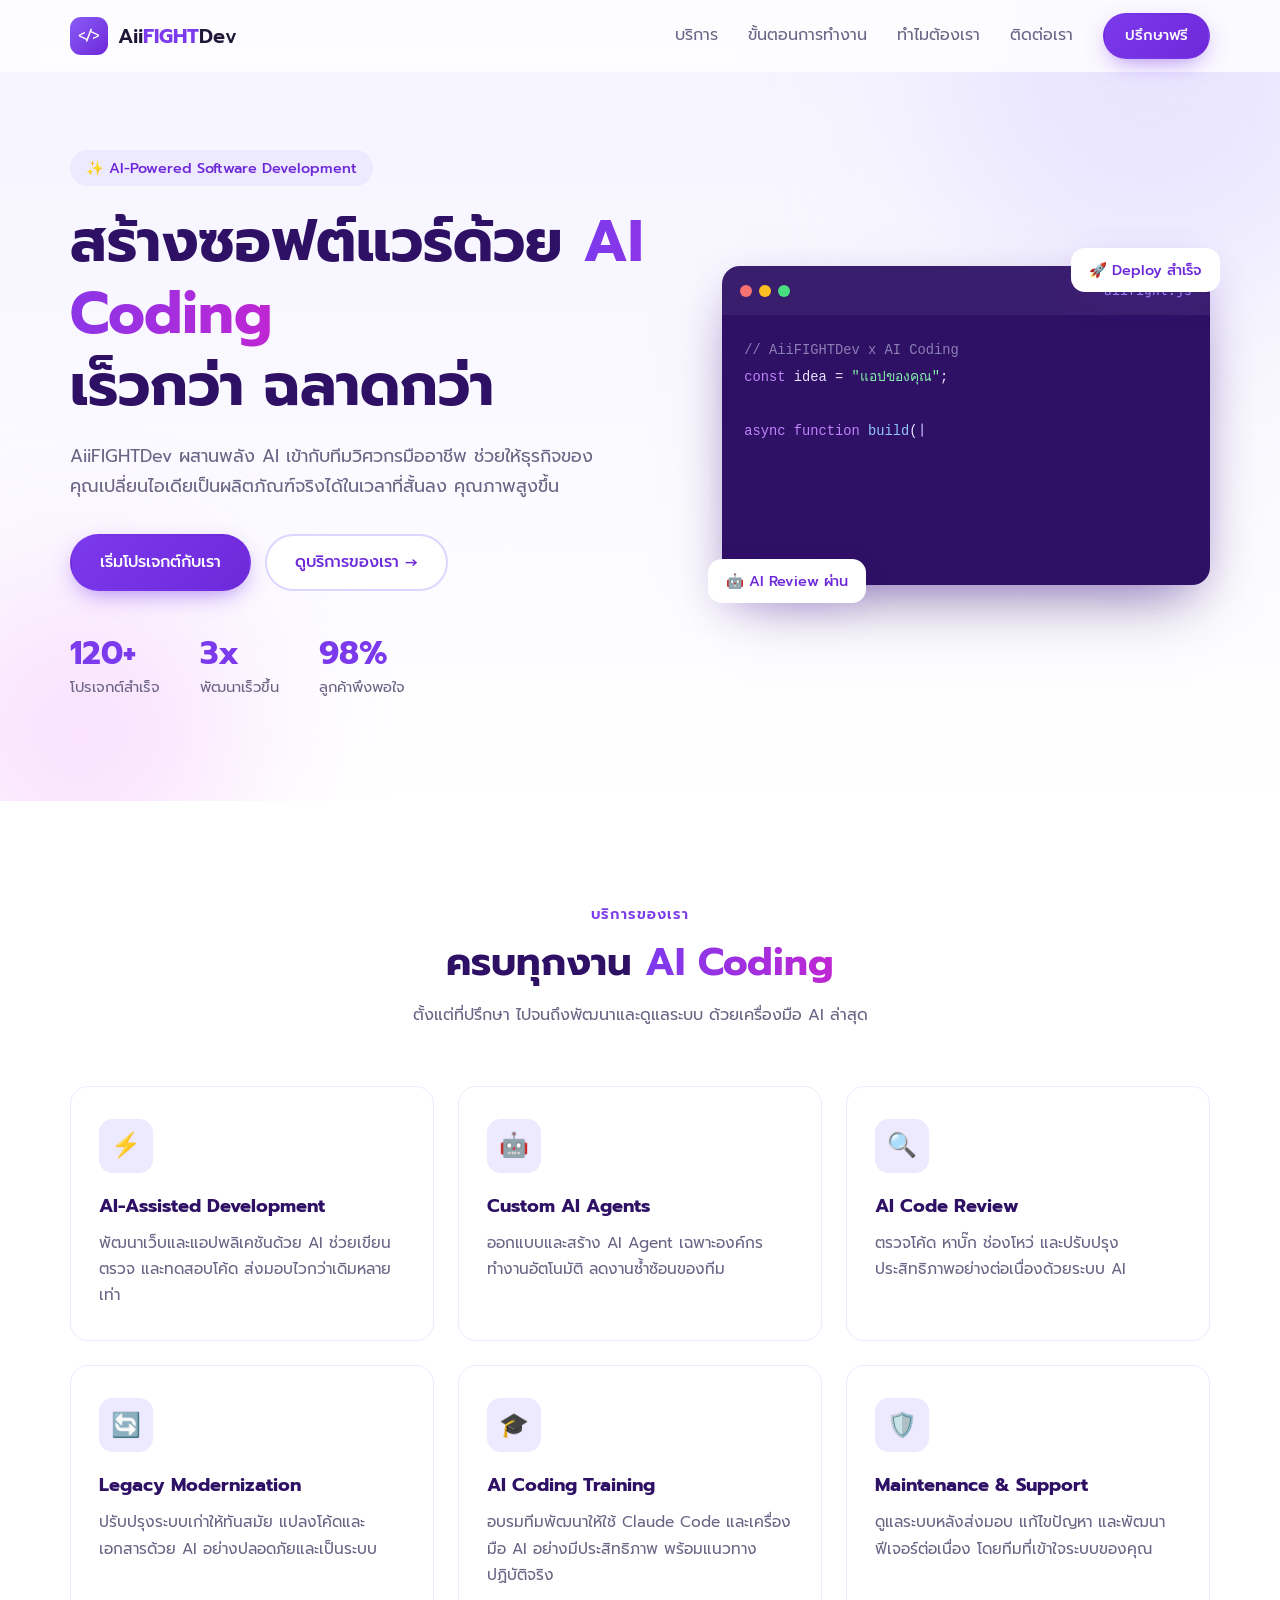
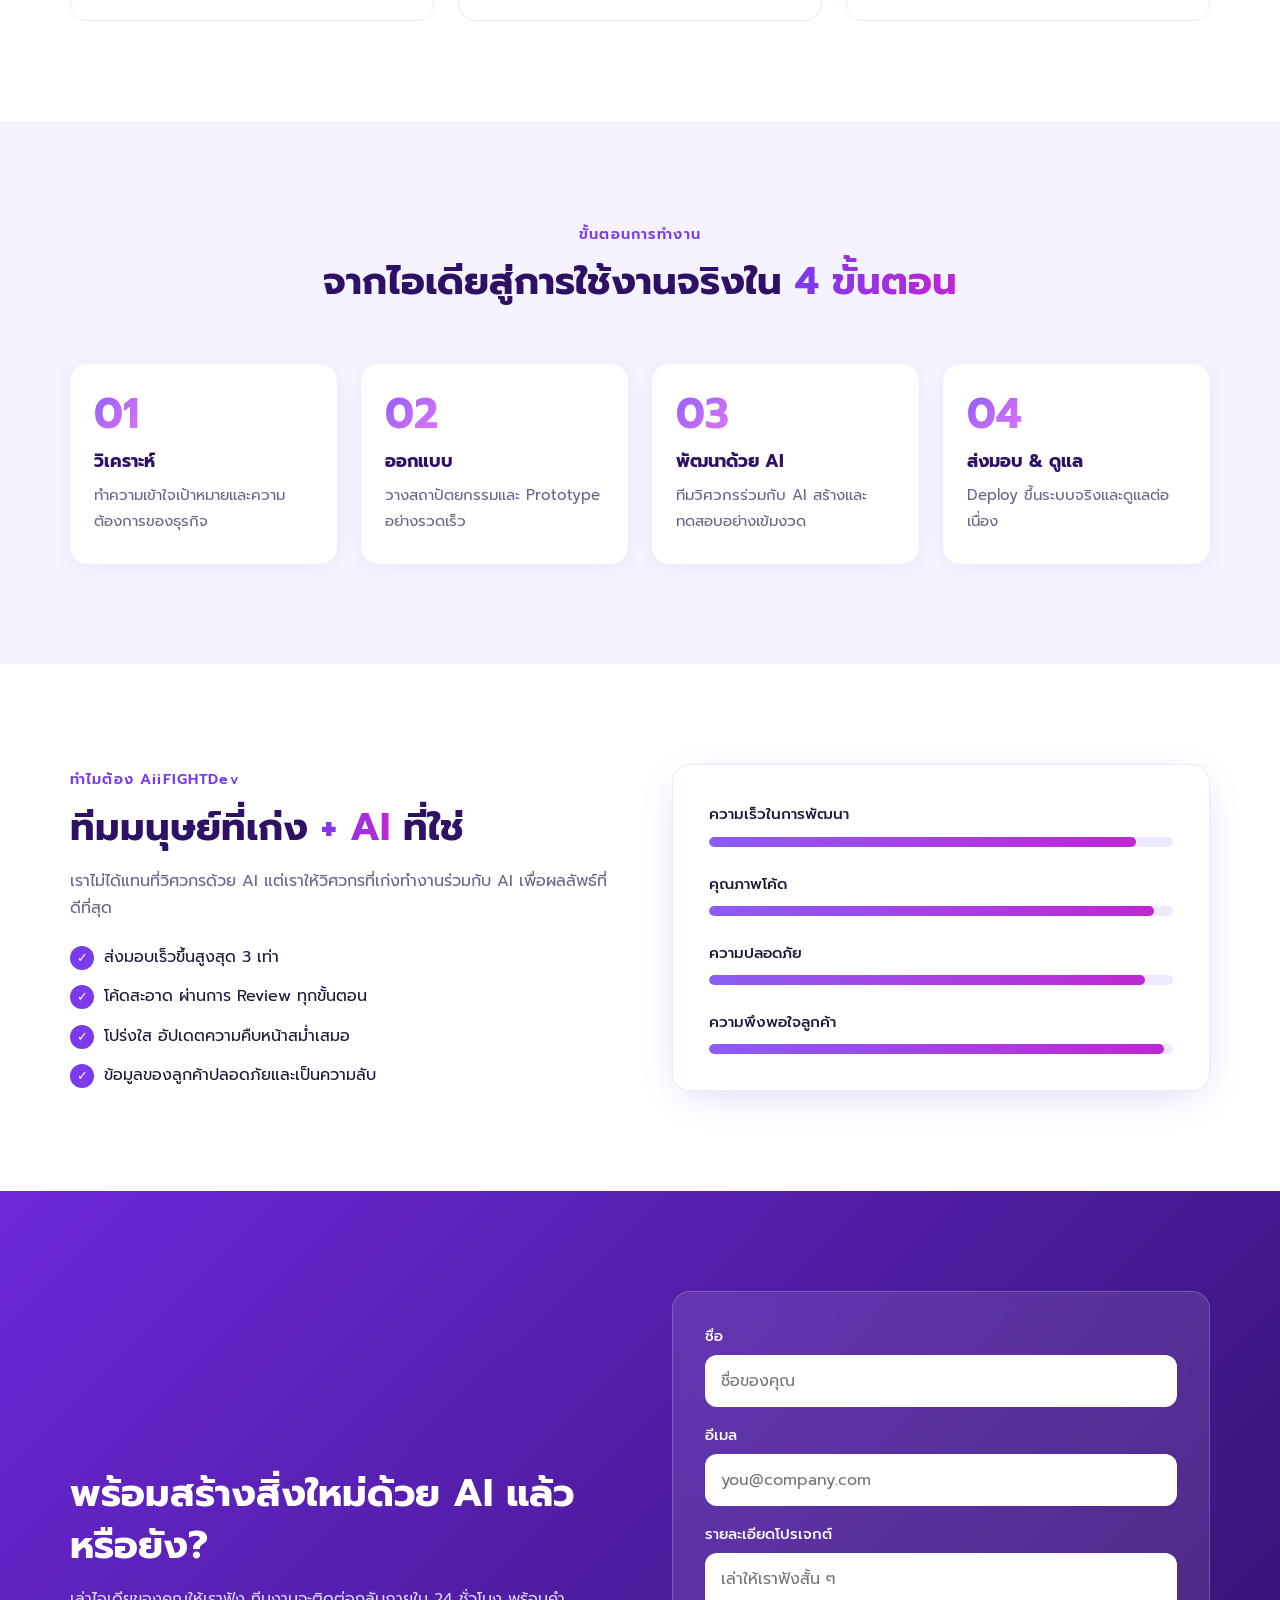
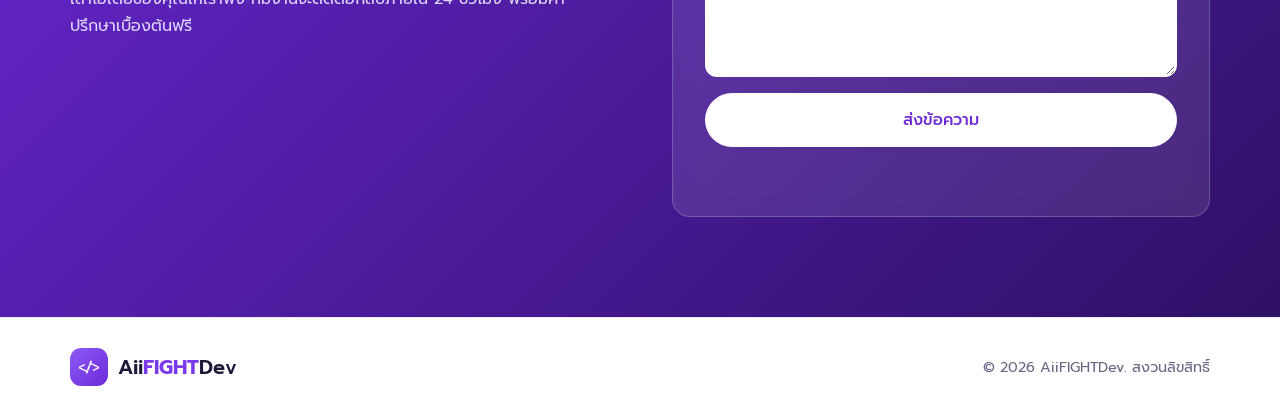
==== index.html @ 3cf107c8 "Add AiiFIGHTDev landing page Co-Authored-By: Claude Sonnet 5.5 <noreply@anthropic.com>" ====
<!DOCTYPE html>
<html lang="th">
<head>
  <meta charset="UTF-8" />
  <meta name="viewport" content="width=device-width, initial-scale=1.0" />
  <title>AiiFIGHTDev | AI Coding Solutions</title>
  <meta name="description" content="AiiFIGHTDev บริษัทพัฒนาซอฟต์แวร์ด้วย AI Coding เขียนโค้ดเร็วขึ้น คุณภาพสูงขึ้น ส่งมอบไวขึ้น" />
  <link rel="preconnect" href="https://fonts.googleapis.com" />
  <link rel="preconnect" href="https://fonts.gstatic.com" crossorigin />
  <link href="https://fonts.googleapis.com/css2?family=JetBrains+Mono:wght@400;600&family=Prompt:wght@300;400;500;600;700&display=swap" rel="stylesheet" />
  <link rel="stylesheet" href="style.css" />
</head>
<body>

  <!-- Header -->
  <header class="header" id="header">
    <div class="container nav">
      <a href="#home" class="logo">
        <span class="logo-mark">&lt;/&gt;</span>
        <span>Aii<b>FIGHT</b>Dev</span>
      </a>
      <nav class="menu" id="menu">
        <a href="#services">บริการ</a>
        <a href="#process">ขั้นตอนการทำงาน</a>
        <a href="#why">ทำไมต้องเรา</a>
        <a href="#contact">ติดต่อเรา</a>
        <a href="#contact" class="btn btn-primary btn-sm">ปรึกษาฟรี</a>
      </nav>
      <button class="burger" id="burger" aria-label="เปิดเมนู"><span></span><span></span><span></span></button>
    </div>
  </header>

  <!-- Hero -->
  <section class="hero" id="home">
    <div class="blob blob-1"></div>
    <div class="blob blob-2"></div>
    <div class="container hero-grid">
      <div class="hero-text reveal">
        <span class="badge">✨ AI-Powered Software Development</span>
        <h1>สร้างซอฟต์แวร์ด้วย <span class="grad">AI Coding</span><br />เร็วกว่า ฉลาดกว่า</h1>
        <p>AiiFIGHTDev ผสานพลัง AI เข้ากับทีมวิศวกรมืออาชีพ ช่วยให้ธุรกิจของคุณเปลี่ยนไอเดียเป็นผลิตภัณฑ์จริงได้ในเวลาที่สั้นลง คุณภาพสูงขึ้น</p>
        <div class="hero-cta">
          <a href="#contact" class="btn btn-primary">เริ่มโปรเจกต์กับเรา</a>
          <a href="#services" class="btn btn-ghost">ดูบริการของเรา →</a>
        </div>
        <div class="stats">
          <div><strong data-count="120" data-suffix="+">0</strong><span>โปรเจกต์สำเร็จ</span></div>
          <div><strong data-count="3" data-suffix="x">0</strong><span>พัฒนาเร็วขึ้น</span></div>
          <div><strong data-count="98" data-suffix="%">0</strong><span>ลูกค้าพึงพอใจ</span></div>
        </div>
      </div>

      <div class="hero-visual reveal">
        <div class="code-window">
          <div class="code-bar">
            <i></i><i></i><i></i>
            <span>aiifight.js</span>
          </div>
          <pre><code id="typed"></code><span class="cursor">|</span></pre>
        </div>
        <div class="float-card fc-1">🚀 Deploy สำเร็จ</div>
        <div class="float-card fc-2">🤖 AI Review ผ่าน</div>
      </div>
    </div>
  </section>

  <!-- Services -->
  <section class="section" id="services">
    <div class="container">
      <div class="section-head reveal">
        <span class="eyebrow">บริการของเรา</span>
        <h2>ครบทุกงาน <span class="grad">AI Coding</span></h2>
        <p>ตั้งแต่ที่ปรึกษา ไปจนถึงพัฒนาและดูแลระบบ ด้วยเครื่องมือ AI ล่าสุด</p>
      </div>
      <div class="grid-3">
        <article class="card reveal">
          <div class="icon">⚡</div>
          <h3>AI-Assisted Development</h3>
          <p>พัฒนาเว็บและแอปพลิเคชันด้วย AI ช่วยเขียน ตรวจ และทดสอบโค้ด ส่งมอบไวกว่าเดิมหลายเท่า</p>
        </article>
        <article class="card reveal">
          <div class="icon">🤖</div>
          <h3>Custom AI Agents</h3>
          <p>ออกแบบและสร้าง AI Agent เฉพาะองค์กร ทำงานอัตโนมัติ ลดงานซ้ำซ้อนของทีม</p>
        </article>
        <article class="card reveal">
          <div class="icon">🔍</div>
          <h3>AI Code Review</h3>
          <p>ตรวจโค้ด หาบั๊ก ช่องโหว่ และปรับปรุงประสิทธิภาพอย่างต่อเนื่องด้วยระบบ AI</p>
        </article>
        <article class="card reveal">
          <div class="icon">🔄</div>
          <h3>Legacy Modernization</h3>
          <p>ปรับปรุงระบบเก่าให้ทันสมัย แปลงโค้ดและเอกสารด้วย AI อย่างปลอดภัยและเป็นระบบ</p>
        </article>
        <article class="card reveal">
          <div class="icon">🎓</div>
          <h3>AI Coding Training</h3>
          <p>อบรมทีมพัฒนาให้ใช้ Claude Code และเครื่องมือ AI อย่างมีประสิทธิภาพ พร้อมแนวทางปฏิบัติจริง</p>
        </article>
        <article class="card reveal">
          <div class="icon">🛡️</div>
          <h3>Maintenance &amp; Support</h3>
          <p>ดูแลระบบหลังส่งมอบ แก้ไขปัญหา และพัฒนาฟีเจอร์ต่อเนื่อง โดยทีมที่เข้าใจระบบของคุณ</p>
        </article>
      </div>
    </div>
  </section>

  <!-- Process -->
  <section class="section alt" id="process">
    <div class="container">
      <div class="section-head reveal">
        <span class="eyebrow">ขั้นตอนการทำงาน</span>
        <h2>จากไอเดียสู่การใช้งานจริงใน <span class="grad">4 ขั้นตอน</span></h2>
      </div>
      <div class="steps">
        <div class="step reveal"><b>01</b><h3>วิเคราะห์</h3><p>ทำความเข้าใจเป้าหมายและความต้องการของธุรกิจ</p></div>
        <div class="step reveal"><b>02</b><h3>ออกแบบ</h3><p>วางสถาปัตยกรรมและ Prototype อย่างรวดเร็ว</p></div>
        <div class="step reveal"><b>03</b><h3>พัฒนาด้วย AI</h3><p>ทีมวิศวกรร่วมกับ AI สร้างและทดสอบอย่างเข้มงวด</p></div>
        <div class="step reveal"><b>04</b><h3>ส่งมอบ &amp; ดูแล</h3><p>Deploy ขึ้นระบบจริงและดูแลต่อเนื่อง</p></div>
      </div>
    </div>
  </section>

  <!-- Why -->
  <section class="section" id="why">
    <div class="container why-grid">
      <div class="reveal">
        <span class="eyebrow">ทำไมต้อง AiiFIGHTDev</span>
        <h2>ทีมมนุษย์ที่เก่ง <span class="grad">+ AI</span> ที่ใช่</h2>
        <p class="lead">เราไม่ได้แทนที่วิศวกรด้วย AI แต่เราให้วิศวกรที่เก่งทำงานร่วมกับ AI เพื่อผลลัพธ์ที่ดีที่สุด</p>
        <ul class="checks">
          <li>ส่งมอบเร็วขึ้นสูงสุด 3 เท่า</li>
          <li>โค้ดสะอาด ผ่านการ Review ทุกขั้นตอน</li>
          <li>โปร่งใส อัปเดตความคืบหน้าสม่ำเสมอ</li>
          <li>ข้อมูลของลูกค้าปลอดภัยและเป็นความลับ</li>
        </ul>
      </div>
      <div class="why-panel reveal">
        <div class="bar-item"><span>ความเร็วในการพัฒนา</span><div class="bar"><i style="--w:92%"></i></div></div>
        <div class="bar-item"><span>คุณภาพโค้ด</span><div class="bar"><i style="--w:96%"></i></div></div>
        <div class="bar-item"><span>ความปลอดภัย</span><div class="bar"><i style="--w:94%"></i></div></div>
        <div class="bar-item"><span>ความพึงพอใจลูกค้า</span><div class="bar"><i style="--w:98%"></i></div></div>
      </div>
    </div>
  </section>

  <!-- CTA + Contact -->
  <section class="section cta" id="contact">
    <div class="container contact-grid">
      <div class="reveal">
        <h2>พร้อมสร้างสิ่งใหม่ด้วย AI แล้วหรือยัง?</h2>
        <p>เล่าไอเดียของคุณให้เราฟัง ทีมงานจะติดต่อกลับภายใน 24 ชั่วโมง พร้อมคำปรึกษาเบื้องต้นฟรี</p>
      </div>
      <form class="form reveal" id="contactForm" novalidate>
        <label>ชื่อ
          <input type="text" name="name" placeholder="ชื่อของคุณ" required />
        </label>
        <label>อีเมล
          <input type="email" name="email" placeholder="you@company.com" required />
        </label>
        <label>รายละเอียดโปรเจกต์
          <textarea name="message" rows="4" placeholder="เล่าให้เราฟังสั้น ๆ" required></textarea>
        </label>
        <button type="submit" class="btn btn-white">ส่งข้อความ</button>
        <p class="form-msg" id="formMsg" role="status"></p>
      </form>
    </div>
  </section>

  <footer class="footer">
    <div class="container foot">
      <a href="#home" class="logo"><span class="logo-mark">&lt;/&gt;</span><span>Aii<b>FIGHT</b>Dev</span></a>
      <p>© <span id="year"></span> AiiFIGHTDev. สงวนลิขสิทธิ์</p>
    </div>
  </footer>

  <script src="script.js"></script>
</body>
</html>
---- style.css ----
:root {
  --purple-900: #2e1065;
  --purple-700: #6d28d9;
  --purple-600: #7c3aed;
  --purple-500: #8b5cf6;
  --purple-200: #ddd6fe;
  --purple-100: #ede9fe;
  --purple-50: #f5f3ff;
  --white: #ffffff;
  --text: #1f1537;
  --muted: #6b6485;
  --radius: 18px;
  --shadow: 0 10px 40px -12px rgba(109, 40, 217, .25);
}

* { box-sizing: border-box; margin: 0; padding: 0; }
html { scroll-behavior: smooth; scroll-padding-top: 76px; }
body {
  font-family: 'Prompt', sans-serif;
  color: var(--text);
  background: var(--white);
  line-height: 1.7;
  overflow-x: hidden;
}
a { color: inherit; text-decoration: none; }
ul { list-style: none; }
.container { width: min(1140px, 92%); margin-inline: auto; }

.grad {
  background: linear-gradient(90deg, var(--purple-600), #c026d3);
  -webkit-background-clip: text;
  background-clip: text;
  color: transparent;
}

/* Buttons */
.btn {
  display: inline-block; padding: 13px 28px; border-radius: 999px;
  font-weight: 500; font-family: inherit; font-size: 1rem; border: 2px solid transparent;
  cursor: pointer; transition: .25s;
}
.btn-sm { padding: 8px 20px; font-size: .92rem; }
.btn-primary { background: linear-gradient(135deg, var(--purple-600), var(--purple-700)); color: #fff; box-shadow: 0 8px 24px -8px rgba(124, 58, 237, .7); }
.btn-primary:hover { transform: translateY(-2px); box-shadow: 0 14px 28px -8px rgba(124, 58, 237, .8); }
.btn-ghost { border-color: var(--purple-200); color: var(--purple-700); background: #fff; }
.btn-ghost:hover { border-color: var(--purple-600); background: var(--purple-50); }
.btn-white { background: #fff; color: var(--purple-700); width: 100%; }
.btn-white:hover { transform: translateY(-2px); background: var(--purple-50); }

/* Header */
.header {
  position: fixed; inset: 0 0 auto 0; z-index: 50;
  background: rgba(255, 255, 255, .8); backdrop-filter: blur(14px);
  transition: box-shadow .3s;
}
.header.scrolled { box-shadow: 0 4px 24px rgba(46, 16, 101, .08); }
.nav { display: flex; align-items: center; justify-content: space-between; height: 72px; }
.logo { display: flex; align-items: center; gap: 10px; font-weight: 600; font-size: 1.25rem; }
.logo b { color: var(--purple-600); }
.logo-mark {
  display: grid; place-items: center; width: 38px; height: 38px; border-radius: 11px;
  background: linear-gradient(135deg, var(--purple-500), var(--purple-700));
  color: #fff; font-family: 'JetBrains Mono', monospace; font-size: .85rem; font-weight: 600;
}
.menu { display: flex; align-items: center; gap: 30px; }
.menu a:not(.btn) { color: var(--muted); font-weight: 400; transition: color .2s; }
.menu a:not(.btn):hover { color: var(--purple-600); }
.burger { display: none; background: none; border: 0; cursor: pointer; width: 36px; height: 36px; }
.burger span { display: block; height: 2px; background: var(--purple-900); margin: 7px 6px; transition: .3s; }

/* Hero */
.hero { position: relative; padding: 150px 0 100px; background: linear-gradient(180deg, var(--purple-50), #fff); overflow: hidden; }
.blob { position: absolute; border-radius: 50%; filter: blur(80px); opacity: .5; z-index: 0; }
.blob-1 { width: 420px; height: 420px; background: var(--purple-200); top: -120px; right: -80px; animation: drift 12s ease-in-out infinite; }
.blob-2 { width: 320px; height: 320px; background: #f0abfc; bottom: -100px; left: -80px; opacity: .35; animation: drift 15s ease-in-out infinite reverse; }
@keyframes drift { 50% { transform: translate(30px, 30px) scale(1.1); } }
.hero-grid { position: relative; z-index: 1; display: grid; grid-template-columns: 1.1fr .9fr; gap: 56px; align-items: center; }
.badge { display: inline-block; padding: 6px 16px; background: var(--purple-100); color: var(--purple-700); border-radius: 999px; font-size: .9rem; font-weight: 500; margin-bottom: 20px; }
.hero h1 { font-size: clamp(2.2rem, 5vw, 3.6rem); line-height: 1.25; font-weight: 700; margin-bottom: 20px; color: var(--purple-900); }
.hero-text > p { color: var(--muted); font-size: 1.1rem; max-width: 540px; margin-bottom: 32px; }
.hero-cta { display: flex; gap: 14px; flex-wrap: wrap; margin-bottom: 44px; }
.stats { display: flex; gap: 40px; flex-wrap: wrap; }
.stats strong { display: block; font-size: 2rem; color: var(--purple-600); line-height: 1.2; }
.stats span { color: var(--muted); font-size: .92rem; }

/* Code window */
.hero-visual { position: relative; }
.code-window { background: var(--purple-900); border-radius: var(--radius); box-shadow: var(--shadow), 0 30px 60px -20px rgba(46, 16, 101, .5); overflow: hidden; }
.code-bar { display: flex; align-items: center; gap: 7px; padding: 14px 18px; background: rgba(255, 255, 255, .06); }
.code-bar i { width: 12px; height: 12px; border-radius: 50%; background: #f87171; }
.code-bar i:nth-child(2) { background: #fbbf24; }
.code-bar i:nth-child(3) { background: #4ade80; }
.code-bar span { margin-left: auto; color: #a78bfa; font-family: 'JetBrains Mono', monospace; font-size: .8rem; }
.code-window pre { padding: 22px; min-height: 270px; font-family: 'JetBrains Mono', monospace; font-size: .86rem; line-height: 1.8; color: #e9e3ff; white-space: pre-wrap; }
.cursor { color: #c4b5fd; animation: blink 1s steps(1) infinite; }
@keyframes blink { 50% { opacity: 0; } }
.tk-k { color: #c084fc; } .tk-s { color: #86efac; } .tk-f { color: #93c5fd; } .tk-c { color: #8b7fb5; }
.float-card {
  position: absolute; background: #fff; padding: 10px 18px; border-radius: 14px;
  font-size: .9rem; font-weight: 500; box-shadow: var(--shadow); color: var(--purple-700);
  animation: floaty 5s ease-in-out infinite;
}
.fc-1 { top: -18px; right: -10px; }
.fc-2 { bottom: -18px; left: -14px; animation-delay: 1.5s; }
@keyframes floaty { 50% { transform: translateY(-10px); } }

/* Sections */
.section { padding: 100px 0; }
.section.alt { background: var(--purple-50); }
.section-head { text-align: center; max-width: 640px; margin: 0 auto 56px; }
.eyebrow { display: inline-block; color: var(--purple-600); font-weight: 600; font-size: .9rem; letter-spacing: .08em; margin-bottom: 10px; }
h2 { font-size: clamp(1.7rem, 3.5vw, 2.4rem); line-height: 1.35; color: var(--purple-900); margin-bottom: 14px; }
.section-head p, .lead { color: var(--muted); }

.grid-3 { display: grid; grid-template-columns: repeat(3, 1fr); gap: 24px; }
.card {
  background: #fff; border: 1px solid var(--purple-100); border-radius: var(--radius);
  padding: 32px 28px; transition: .3s;
}
.card:hover { transform: translateY(-8px); box-shadow: var(--shadow); border-color: var(--purple-200); }
.icon { display: grid; place-items: center; width: 54px; height: 54px; border-radius: 14px; background: var(--purple-100); font-size: 1.5rem; margin-bottom: 18px; }
.card h3 { font-size: 1.15rem; margin-bottom: 8px; color: var(--purple-900); }
.card p { color: var(--muted); font-size: .96rem; }

/* Steps */
.steps { display: grid; grid-template-columns: repeat(4, 1fr); gap: 24px; }
.step { background: #fff; border-radius: var(--radius); padding: 30px 24px; box-shadow: 0 4px 20px rgba(109, 40, 217, .06); position: relative; }
.step b { font-size: 2.6rem; line-height: 1; font-weight: 700; background: linear-gradient(135deg, var(--purple-500), #e879f9); -webkit-background-clip: text; background-clip: text; color: transparent; }
.step h3 { margin: 10px 0 6px; color: var(--purple-900); font-size: 1.1rem; }
.step p { color: var(--muted); font-size: .94rem; }

/* Why */
.why-grid { display: grid; grid-template-columns: 1fr 1fr; gap: 64px; align-items: center; }
.checks { margin-top: 22px; display: grid; gap: 12px; }
.checks li { padding-left: 34px; position: relative; }
.checks li::before {
  content: "✓"; position: absolute; left: 0; top: 2px; width: 24px; height: 24px; border-radius: 50%;
  background: var(--purple-600); color: #fff; display: grid; place-items: center; font-size: .8rem;
}
.why-panel { background: #fff; border: 1px solid var(--purple-100); border-radius: var(--radius); padding: 36px; box-shadow: var(--shadow); display: grid; gap: 24px; }
.bar-item span { font-weight: 500; font-size: .95rem; }
.bar { height: 10px; background: var(--purple-100); border-radius: 999px; margin-top: 8px; overflow: hidden; }
.bar i { display: block; height: 100%; width: 0; border-radius: inherit; background: linear-gradient(90deg, var(--purple-500), #c026d3); transition: width 1.4s cubic-bezier(.2, .8, .2, 1); }
.why-panel.visible .bar i { width: var(--w); }

/* CTA */
.cta { background: linear-gradient(135deg, var(--purple-700), var(--purple-900)); color: #fff; }
.cta h2 { color: #fff; }
.cta p { color: var(--purple-200); }
.contact-grid { display: grid; grid-template-columns: 1fr 1fr; gap: 64px; align-items: center; }
.form { background: rgba(255, 255, 255, .1); border: 1px solid rgba(255, 255, 255, .2); backdrop-filter: blur(10px); padding: 32px; border-radius: var(--radius); display: grid; gap: 16px; }
.form label { display: grid; gap: 6px; font-size: .92rem; font-weight: 500; }
.form input, .form textarea {
  font-family: inherit; font-size: 1rem; padding: 12px 14px; border-radius: 12px;
  border: 2px solid transparent; background: #fff; color: var(--text); resize: vertical;
}
.form input:focus, .form textarea:focus { outline: none; border-color: #e879f9; }
.form .invalid { border-color: #f87171; }
.form-msg { min-height: 1.4em; text-align: center; font-size: .94rem; color: #fff !important; }

/* Footer */
.footer { padding: 30px 0; background: #fff; border-top: 1px solid var(--purple-100); }
.foot { display: flex; justify-content: space-between; align-items: center; flex-wrap: wrap; gap: 12px; }
.foot p { color: var(--muted); font-size: .9rem; }

/* Reveal */
.reveal { opacity: 0; transform: translateY(30px); transition: opacity .8s ease, transform .8s ease; }
.reveal.visible { opacity: 1; transform: none; }
.card.reveal:nth-child(2), .step.reveal:nth-child(2) { transition-delay: .1s; }
.card.reveal:nth-child(3), .step.reveal:nth-child(3) { transition-delay: .2s; }
.card.reveal:nth-child(5), .step.reveal:nth-child(4) { transition-delay: .1s; }
.card.reveal:nth-child(6) { transition-delay: .2s; }

/* Responsive */
@media (max-width: 960px) {
  .hero-grid, .why-grid, .contact-grid { grid-template-columns: 1fr; gap: 48px; }
  .grid-3 { grid-template-columns: repeat(2, 1fr); }
  .steps { grid-template-columns: repeat(2, 1fr); }
}
@media (max-width: 760px) {
  .burger { display: block; }
  .menu {
    position: absolute; top: 72px; left: 0; right: 0; flex-direction: column; gap: 18px;
    padding: 24px; background: #fff; box-shadow: 0 16px 30px rgba(46, 16, 101, .1);
    transform: translateY(-12px); opacity: 0; pointer-events: none; transition: .3s;
  }
  .menu.open { transform: none; opacity: 1; pointer-events: auto; }
  .burger.open span:nth-child(1) { transform: translateY(9px) rotate(45deg); }
  .burger.open span:nth-child(2) { opacity: 0; }
  .burger.open span:nth-child(3) { transform: translateY(-9px) rotate(-45deg); }
  .hero { padding-top: 120px; }
  .section { padding: 72px 0; }
  .grid-3, .steps { grid-template-columns: 1fr; }
  .fc-1 { right: 0; } .fc-2 { left: 0; }
}
@media (prefers-reduced-motion: reduce) {
  * { animation: none !important; transition: none !important; }
  .reveal { opacity: 1; transform: none; }
}
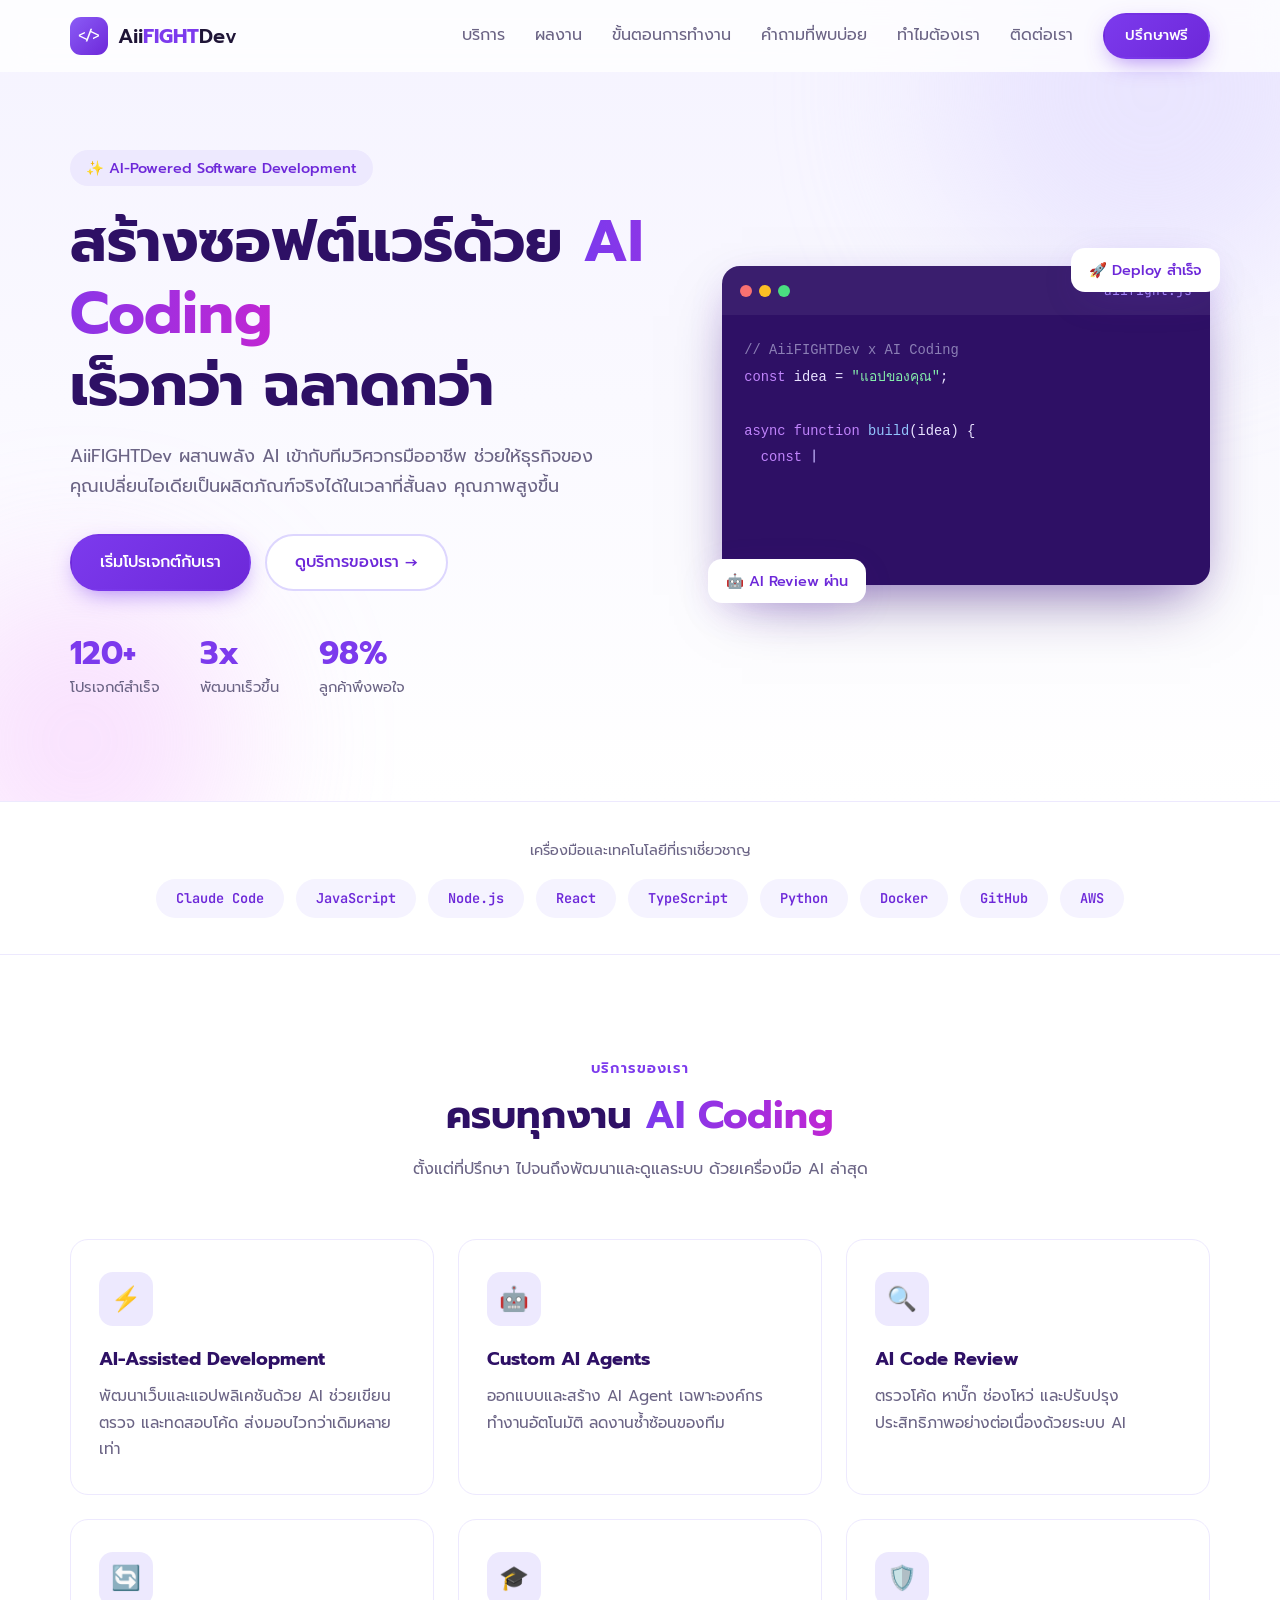
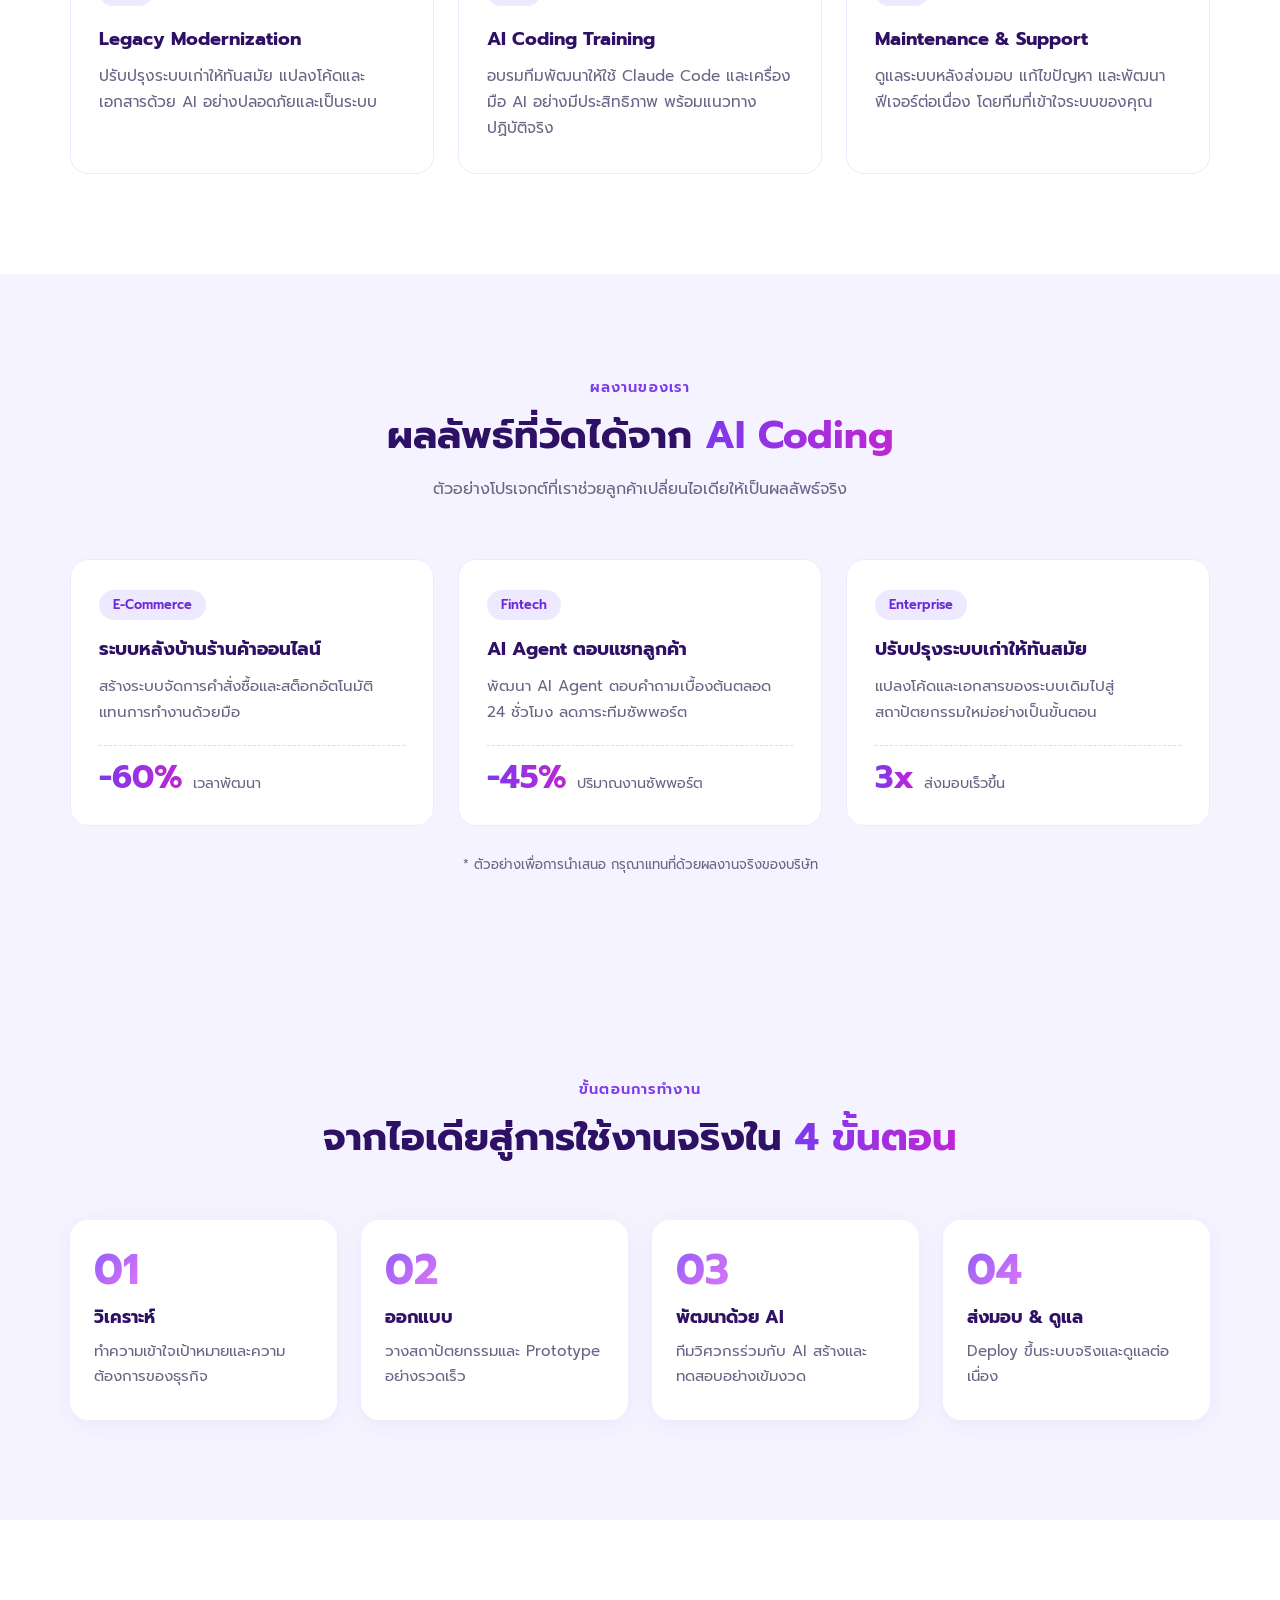
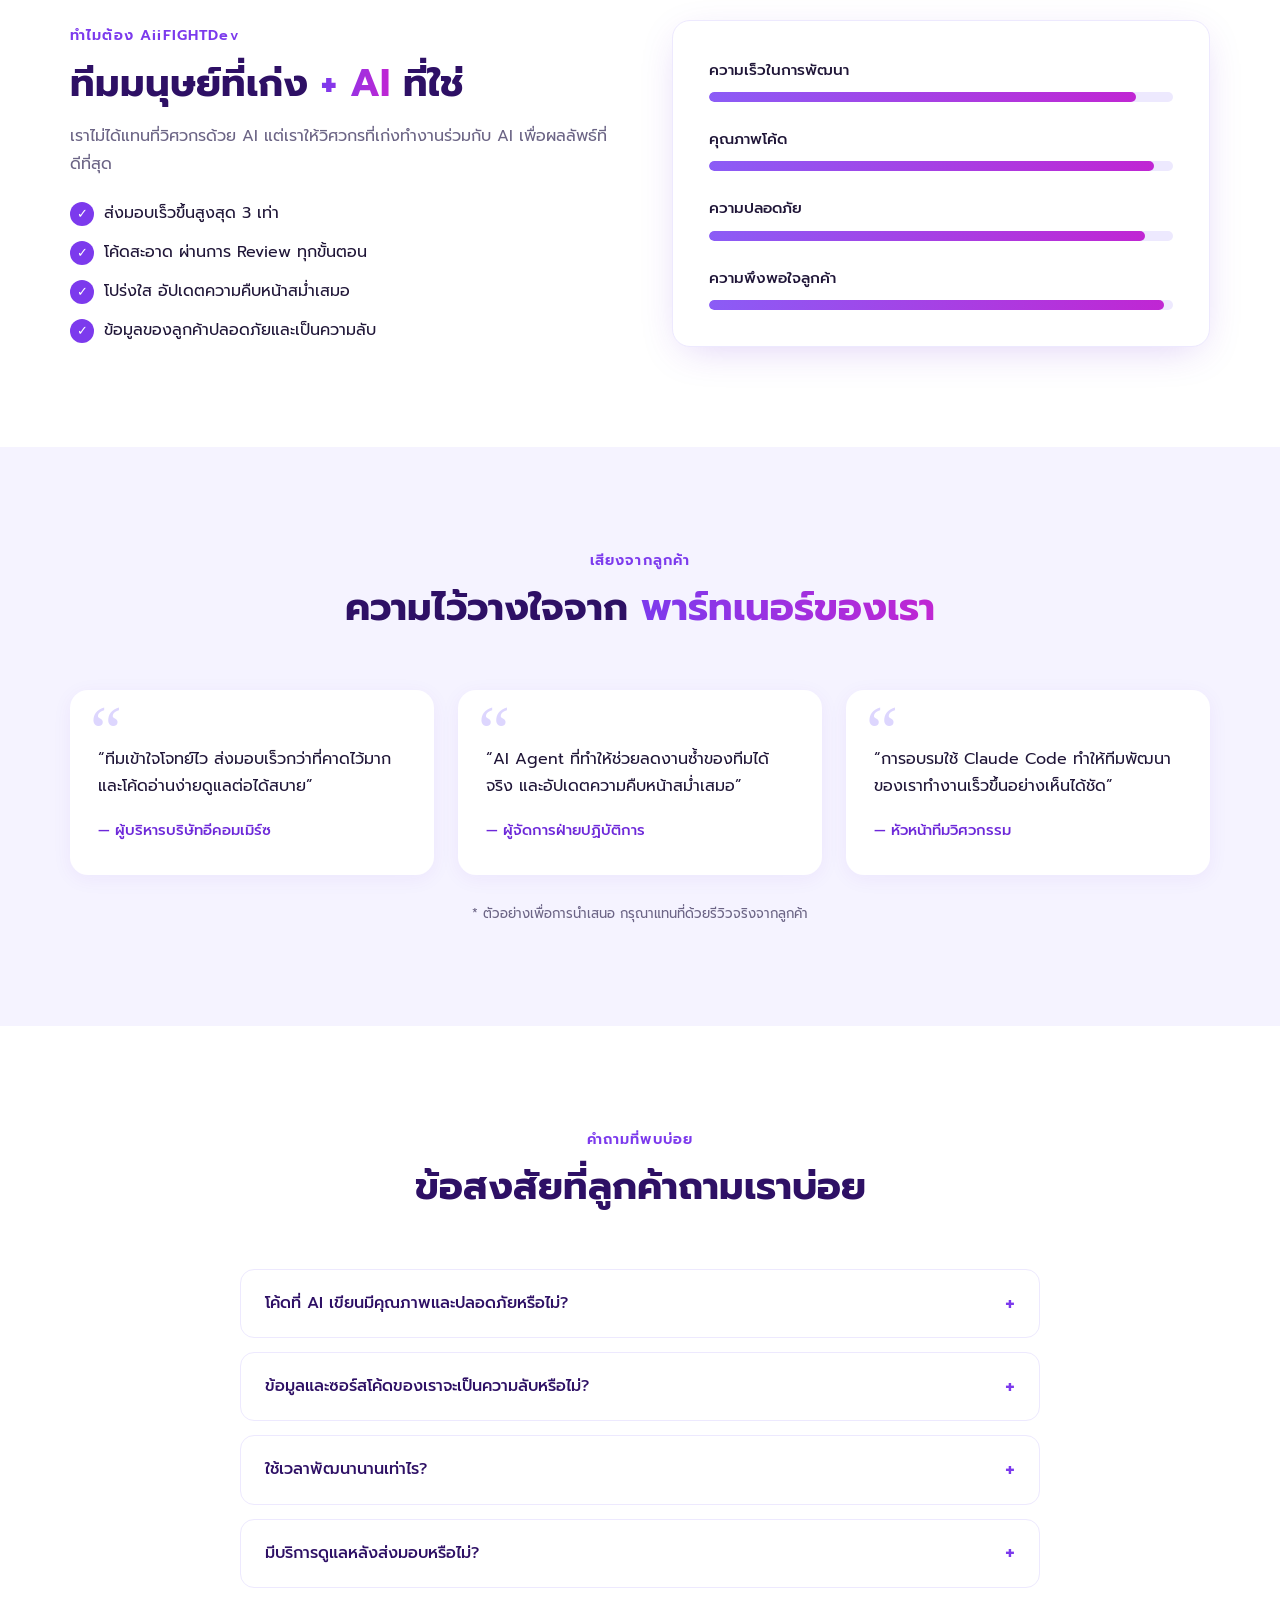
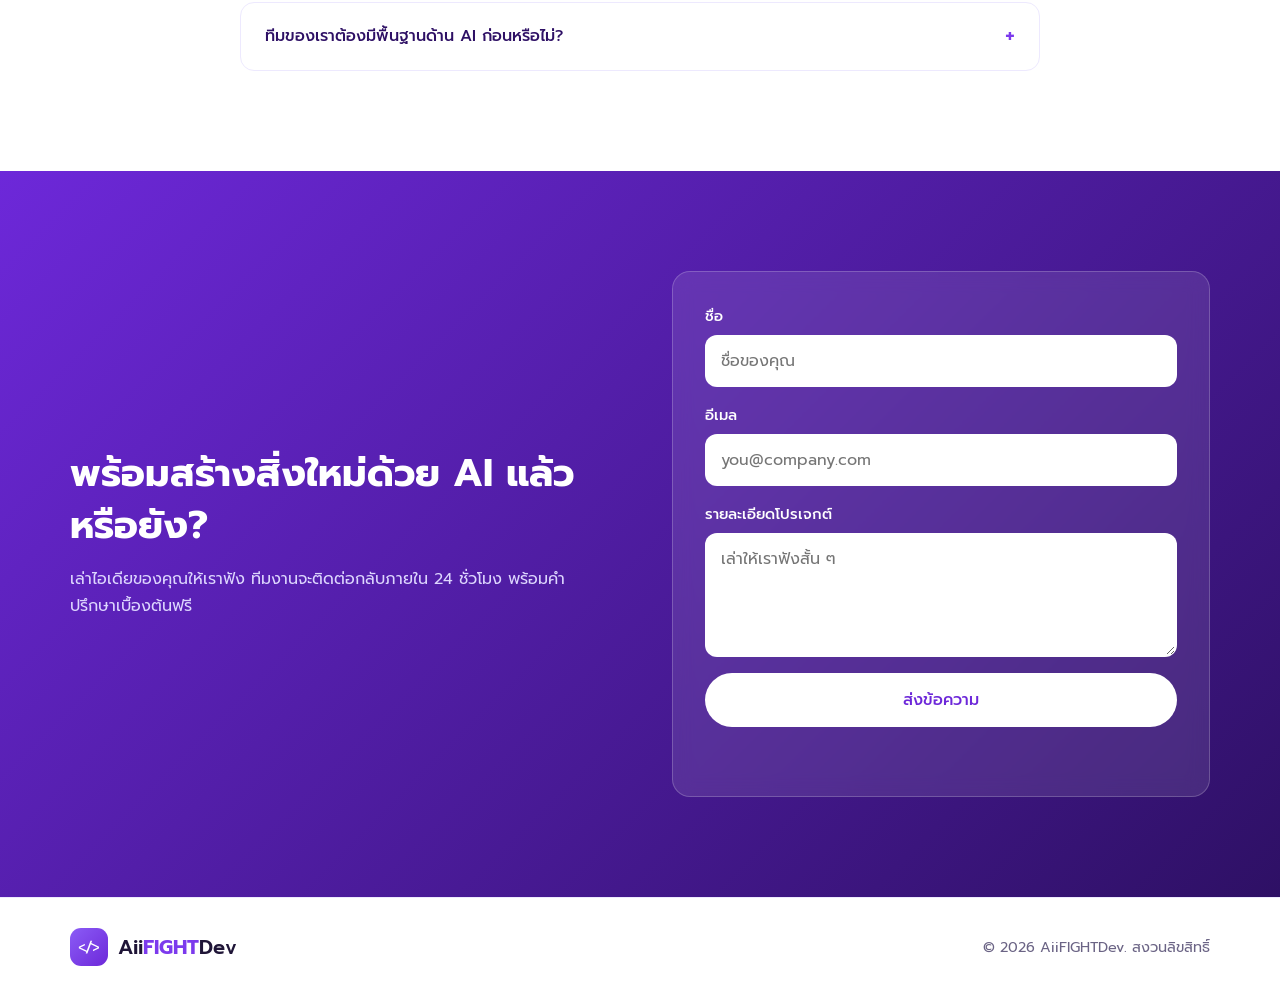
==== commit 32ca8e24: "Add tech stack, case studies, testimonials and FAQ sections Co-Authored-By: Claude Sonnet 5.5 <norep" ====
--- a/index.html
+++ b/index.html
@@ -21,7 +21,9 @@
       </a>
       <nav class="menu" id="menu">
         <a href="#services">บริการ</a>
+        <a href="#work">ผลงาน</a>
         <a href="#process">ขั้นตอนการทำงาน</a>
+        <a href="#faq">คำถามที่พบบ่อย</a>
         <a href="#why">ทำไมต้องเรา</a>
         <a href="#contact">ติดต่อเรา</a>
         <a href="#contact" class="btn btn-primary btn-sm">ปรึกษาฟรี</a>
@@ -64,6 +66,17 @@
     </div>
   </section>
 
+  <!-- Tech stack -->
+  <section class="tech">
+    <div class="container">
+      <p class="tech-title">เครื่องมือและเทคโนโลยีที่เราเชี่ยวชาญ</p>
+      <div class="tech-list">
+        <span>Claude Code</span><span>JavaScript</span><span>Node.js</span><span>React</span>
+        <span>TypeScript</span><span>Python</span><span>Docker</span><span>GitHub</span><span>AWS</span>
+      </div>
+    </div>
+  </section>
+
   <!-- Services -->
   <section class="section" id="services">
     <div class="container">
@@ -104,6 +117,38 @@
           <p>ดูแลระบบหลังส่งมอบ แก้ไขปัญหา และพัฒนาฟีเจอร์ต่อเนื่อง โดยทีมที่เข้าใจระบบของคุณ</p>
         </article>
       </div>
+    </div>
+  </section>
+
+  <!-- Case studies -->
+  <section class="section alt" id="work">
+    <div class="container">
+      <div class="section-head reveal">
+        <span class="eyebrow">ผลงานของเรา</span>
+        <h2>ผลลัพธ์ที่วัดได้จาก <span class="grad">AI Coding</span></h2>
+        <p>ตัวอย่างโปรเจกต์ที่เราช่วยลูกค้าเปลี่ยนไอเดียให้เป็นผลลัพธ์จริง</p>
+      </div>
+      <div class="grid-3">
+        <article class="case reveal">
+          <div class="case-tag">E-Commerce</div>
+          <h3>ระบบหลังบ้านร้านค้าออนไลน์</h3>
+          <p>สร้างระบบจัดการคำสั่งซื้อและสต็อกอัตโนมัติ แทนการทำงานด้วยมือ</p>
+          <div class="case-metric"><strong>-60%</strong><span>เวลาพัฒนา</span></div>
+        </article>
+        <article class="case reveal">
+          <div class="case-tag">Fintech</div>
+          <h3>AI Agent ตอบแชทลูกค้า</h3>
+          <p>พัฒนา AI Agent ตอบคำถามเบื้องต้นตลอด 24 ชั่วโมง ลดภาระทีมซัพพอร์ต</p>
+          <div class="case-metric"><strong>-45%</strong><span>ปริมาณงานซัพพอร์ต</span></div>
+        </article>
+        <article class="case reveal">
+          <div class="case-tag">Enterprise</div>
+          <h3>ปรับปรุงระบบเก่าให้ทันสมัย</h3>
+          <p>แปลงโค้ดและเอกสารของระบบเดิมไปสู่สถาปัตยกรรมใหม่อย่างเป็นขั้นตอน</p>
+          <div class="case-metric"><strong>3x</strong><span>ส่งมอบเร็วขึ้น</span></div>
+        </article>
+      </div>
+      <p class="note reveal">* ตัวอย่างเพื่อการนำเสนอ กรุณาแทนที่ด้วยผลงานจริงของบริษัท</p>
     </div>
   </section>
 
@@ -146,6 +191,63 @@
     </div>
   </section>
 
+  <!-- Testimonials -->
+  <section class="section alt" id="reviews">
+    <div class="container">
+      <div class="section-head reveal">
+        <span class="eyebrow">เสียงจากลูกค้า</span>
+        <h2>ความไว้วางใจจาก <span class="grad">พาร์ทเนอร์ของเรา</span></h2>
+      </div>
+      <div class="grid-3">
+        <blockquote class="quote reveal">
+          <p>“ทีมเข้าใจโจทย์ไว ส่งมอบเร็วกว่าที่คาดไว้มาก และโค้ดอ่านง่ายดูแลต่อได้สบาย”</p>
+          <footer>— ผู้บริหารบริษัทอีคอมเมิร์ซ</footer>
+        </blockquote>
+        <blockquote class="quote reveal">
+          <p>“AI Agent ที่ทำให้ช่วยลดงานซ้ำของทีมได้จริง และอัปเดตความคืบหน้าสม่ำเสมอ”</p>
+          <footer>— ผู้จัดการฝ่ายปฏิบัติการ</footer>
+        </blockquote>
+        <blockquote class="quote reveal">
+          <p>“การอบรมใช้ Claude Code ทำให้ทีมพัฒนาของเราทำงานเร็วขึ้นอย่างเห็นได้ชัด”</p>
+          <footer>— หัวหน้าทีมวิศวกรรม</footer>
+        </blockquote>
+      </div>
+      <p class="note reveal">* ตัวอย่างเพื่อการนำเสนอ กรุณาแทนที่ด้วยรีวิวจริงจากลูกค้า</p>
+    </div>
+  </section>
+
+  <!-- FAQ -->
+  <section class="section" id="faq">
+    <div class="container faq-wrap">
+      <div class="section-head reveal">
+        <span class="eyebrow">คำถามที่พบบ่อย</span>
+        <h2>ข้อสงสัยที่ลูกค้าถามเราบ่อย</h2>
+      </div>
+      <div class="faq reveal">
+        <details>
+          <summary>โค้ดที่ AI เขียนมีคุณภาพและปลอดภัยหรือไม่?</summary>
+          <p>ทุกโค้ดผ่านการตรวจโดยวิศวกรของเรา ร่วมกับการทดสอบอัตโนมัติและ AI Code Review ก่อนส่งมอบเสมอ</p>
+        </details>
+        <details>
+          <summary>ข้อมูลและซอร์สโค้ดของเราจะเป็นความลับหรือไม่?</summary>
+          <p>เรามีข้อตกลงรักษาความลับ (NDA) และจำกัดสิทธิ์การเข้าถึงข้อมูล ตามระดับความเหมาะสมของแต่ละโปรเจกต์</p>
+        </details>
+        <details>
+          <summary>ใช้เวลาพัฒนานานเท่าไร?</summary>
+          <p>ขึ้นอยู่กับขอบเขตงาน โดยทั่วไปเราสามารถส่ง Prototype ให้ดูได้ภายในไม่กี่สัปดาห์ หลังจากตกลงความต้องการ</p>
+        </details>
+        <details>
+          <summary>มีบริการดูแลหลังส่งมอบหรือไม่?</summary>
+          <p>มีครับ เรามีบริการดูแลระบบ แก้ไขปัญหา และพัฒนาฟีเจอร์เพิ่มเติมอย่างต่อเนื่อง</p>
+        </details>
+        <details>
+          <summary>ทีมของเราต้องมีพื้นฐานด้าน AI ก่อนหรือไม่?</summary>
+          <p>ไม่จำเป็นครับ เราดูแลตั้งแต่การวางแผนจนถึงการใช้งาน และมีบริการอบรมให้ทีมของคุณหากต้องการ</p>
+        </details>
+      </div>
+    </div>
+  </section>
+
   <!-- CTA + Contact -->
   <section class="section cta" id="contact">
     <div class="container contact-grid">
--- a/style.css
+++ b/style.css
@@ -158,6 +158,44 @@
 .form .invalid { border-color: #f87171; }
 .form-msg { min-height: 1.4em; text-align: center; font-size: .94rem; color: #fff !important; }
 
+/* Tech strip */
+.tech { padding: 36px 0; border-block: 1px solid var(--purple-100); background: #fff; }
+.tech-title { text-align: center; color: var(--muted); font-size: .9rem; margin-bottom: 16px; }
+.tech-list { display: flex; flex-wrap: wrap; justify-content: center; gap: 12px; }
+.tech-list span {
+  padding: 8px 20px; border-radius: 999px; background: var(--purple-50); color: var(--purple-700);
+  font-family: 'JetBrains Mono', monospace; font-size: .85rem; font-weight: 600; transition: .25s;
+}
+.tech-list span:hover { background: var(--purple-600); color: #fff; transform: translateY(-2px); }
+
+/* Case studies */
+.case { background: #fff; border: 1px solid var(--purple-100); border-radius: var(--radius); padding: 30px 28px; transition: .3s; display: flex; flex-direction: column; }
+.case:hover { transform: translateY(-8px); box-shadow: var(--shadow); }
+.case-tag { align-self: flex-start; padding: 4px 14px; border-radius: 999px; background: var(--purple-100); color: var(--purple-700); font-size: .8rem; font-weight: 600; margin-bottom: 14px; }
+.case h3 { font-size: 1.15rem; color: var(--purple-900); margin-bottom: 8px; }
+.case p { color: var(--muted); font-size: .95rem; flex: 1; }
+.case-metric { margin-top: 20px; padding-top: 16px; border-top: 1px dashed var(--purple-200); display: flex; align-items: baseline; gap: 10px; }
+.case-metric strong { font-size: 2rem; line-height: 1; background: linear-gradient(90deg, var(--purple-600), #c026d3); -webkit-background-clip: text; background-clip: text; color: transparent; }
+.case-metric span { color: var(--muted); font-size: .9rem; }
+.note { text-align: center; color: var(--muted); font-size: .82rem; margin-top: 28px; }
+
+/* Testimonials */
+.quote { background: #fff; border-radius: var(--radius); padding: 32px 28px; box-shadow: 0 4px 20px rgba(109, 40, 217, .06); position: relative; }
+.quote::before { content: "“"; position: absolute; top: 6px; left: 20px; font-size: 4.5rem; line-height: 1; color: var(--purple-200); font-family: Georgia, serif; }
+.quote p { position: relative; color: var(--text); margin: 24px 0 18px; }
+.quote footer { color: var(--purple-700); font-weight: 500; font-size: .92rem; }
+
+/* FAQ */
+.faq-wrap { max-width: 800px; }
+.faq { display: grid; gap: 14px; }
+.faq details { background: #fff; border: 1px solid var(--purple-100); border-radius: 14px; padding: 4px 24px; transition: .25s; }
+.faq details[open] { border-color: var(--purple-500); box-shadow: var(--shadow); }
+.faq summary { cursor: pointer; list-style: none; padding: 16px 28px 16px 0; font-weight: 500; color: var(--purple-900); position: relative; }
+.faq summary::-webkit-details-marker { display: none; }
+.faq summary::after { content: "+"; position: absolute; right: 0; top: 50%; transform: translateY(-50%); font-size: 1.5rem; color: var(--purple-600); transition: transform .25s; }
+.faq details[open] summary::after { transform: translateY(-50%) rotate(45deg); }
+.faq details p { color: var(--muted); padding-bottom: 18px; }
+
 /* Footer */
 .footer { padding: 30px 0; background: #fff; border-top: 1px solid var(--purple-100); }
 .foot { display: flex; justify-content: space-between; align-items: center; flex-wrap: wrap; gap: 12px; }
@@ -172,6 +210,10 @@
 .card.reveal:nth-child(6) { transition-delay: .2s; }
 
 /* Responsive */
+@media (max-width: 1080px) and (min-width: 761px) {
+  .menu { gap: 16px; }
+  .menu a:not(.btn) { font-size: .9rem; }
+}
 @media (max-width: 960px) {
   .hero-grid, .why-grid, .contact-grid { grid-template-columns: 1fr; gap: 48px; }
   .grid-3 { grid-template-columns: repeat(2, 1fr); }
